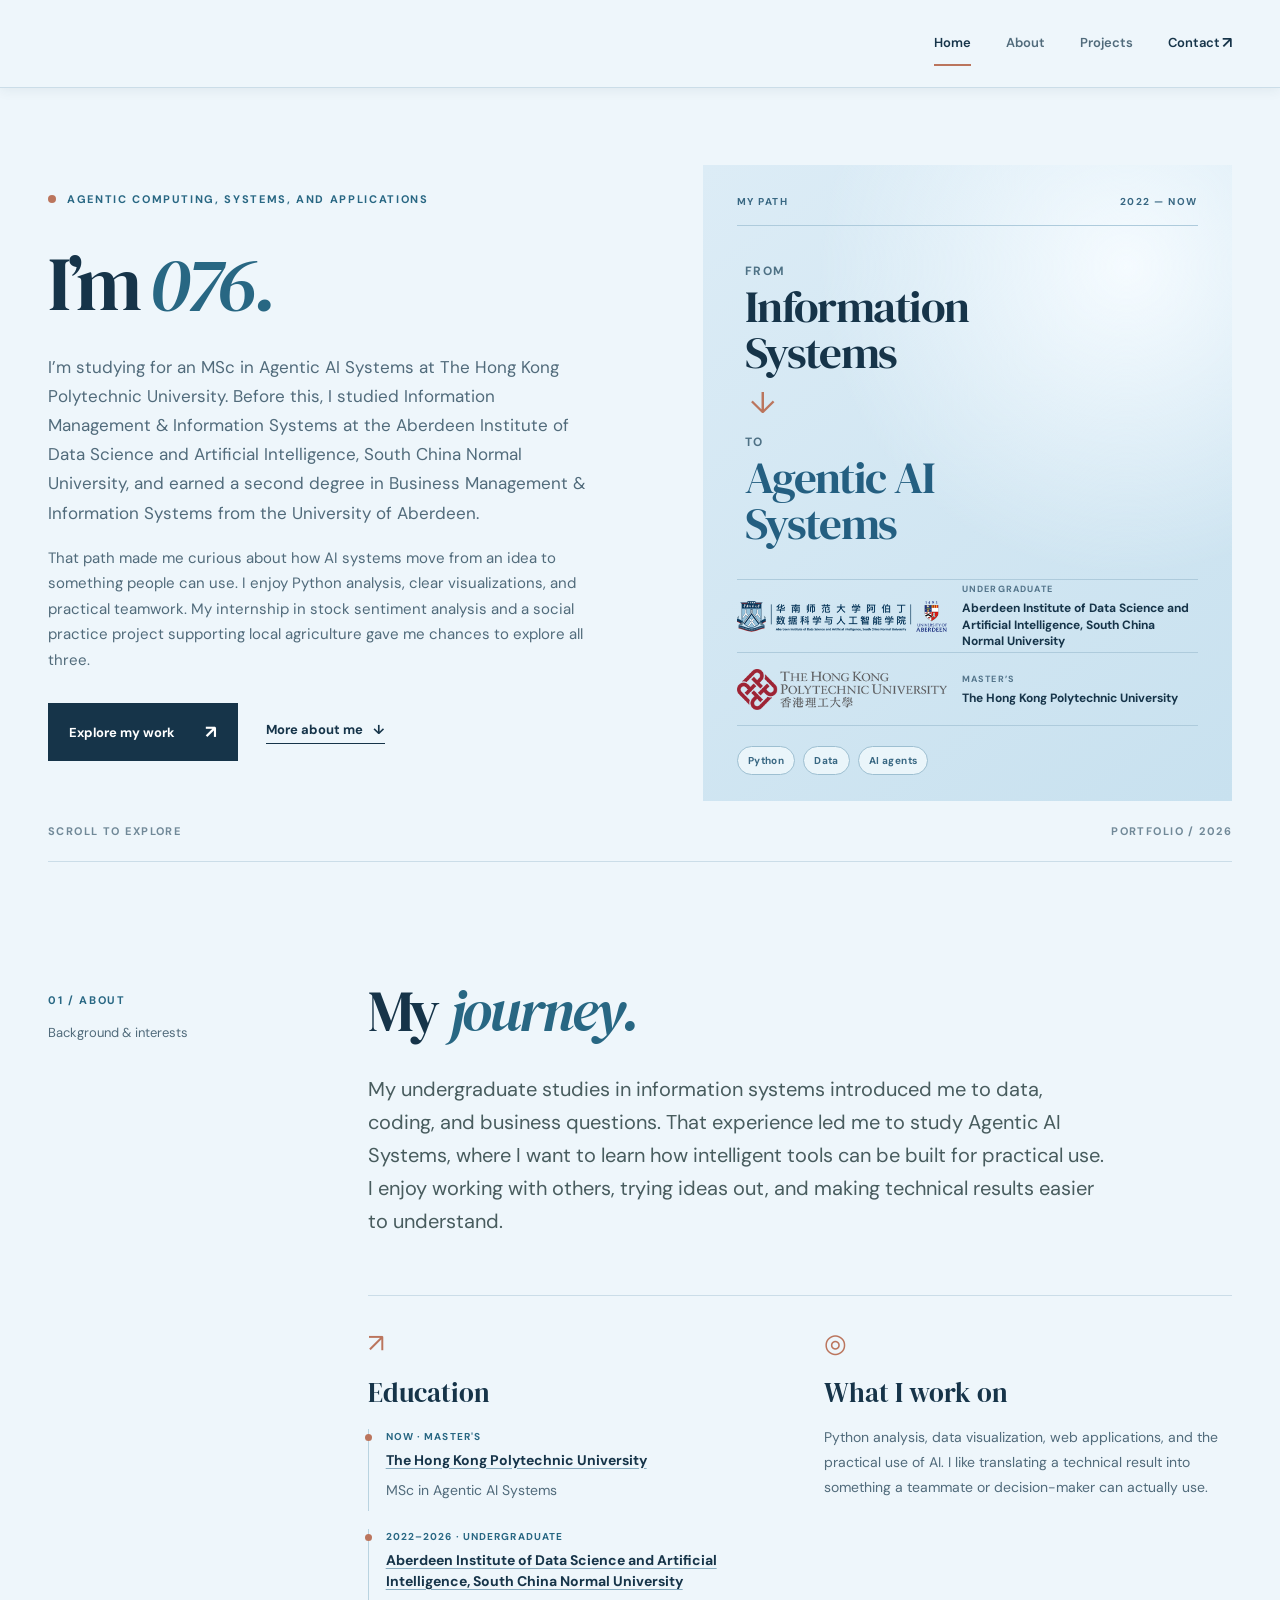
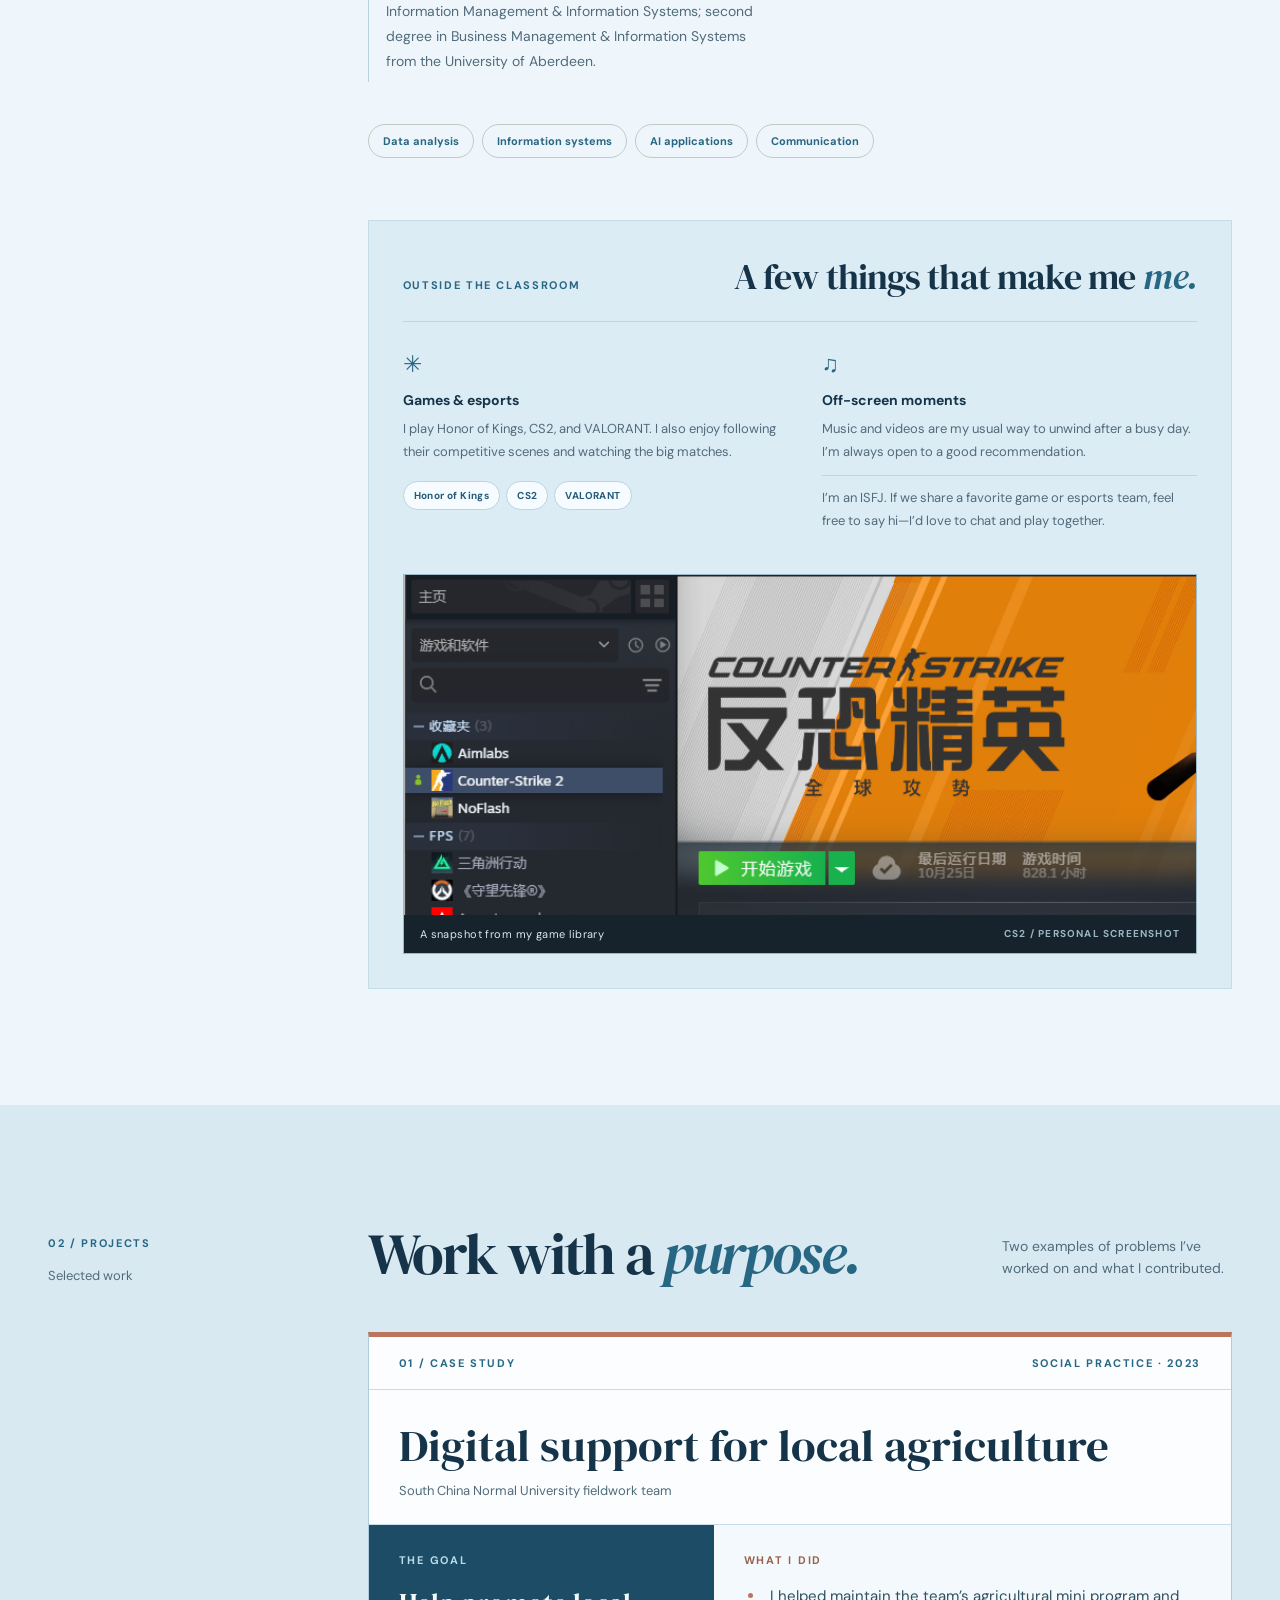
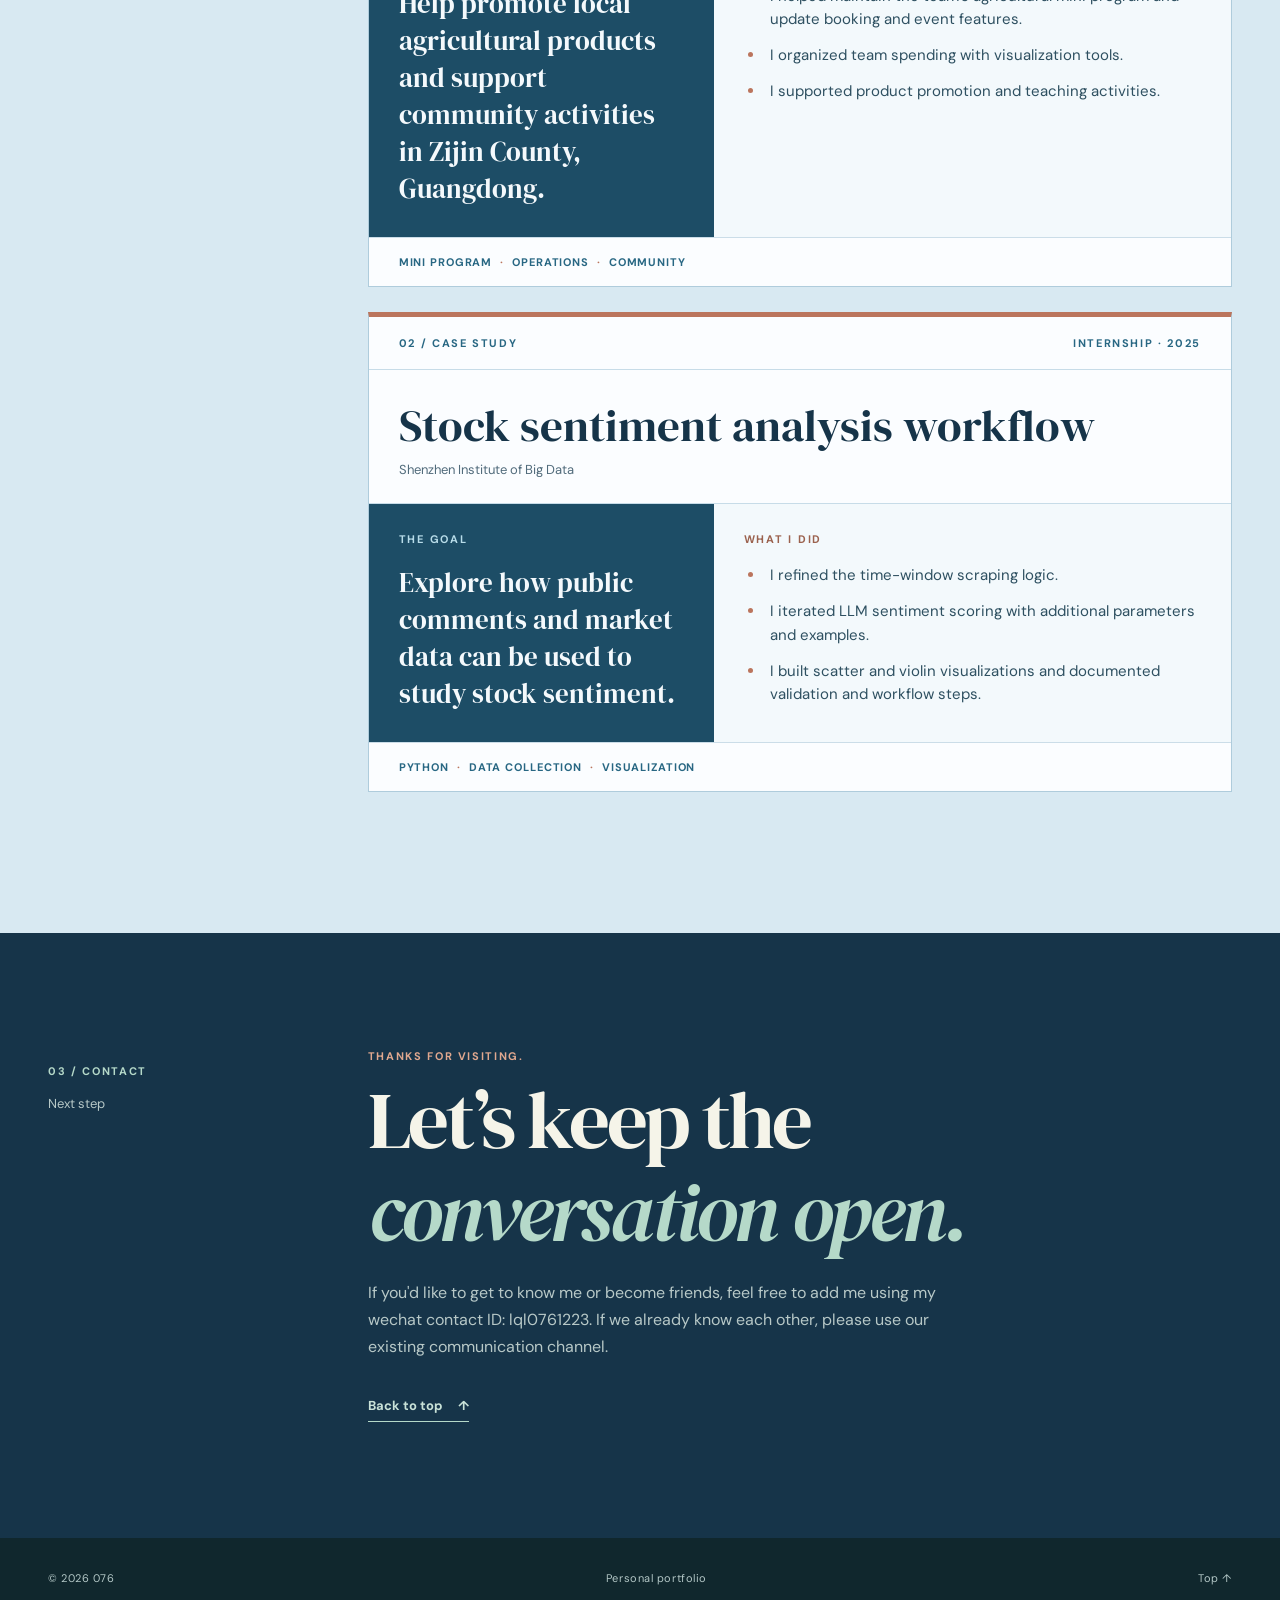
==== website/V1/index.html @ 7838ba79 "Replace scaffold with submitted website sources (V0/V1/V2) under website/" ====
<!doctype html>
<html lang="en">
<head>
  <meta charset="utf-8">
  <meta name="viewport" content="width=device-width, initial-scale=1">
  <meta name="description" content="Qilong Lin studies Agentic AI Systems at The Hong Kong Polytechnic University, with a background in information systems and data analysis.">
  <meta name="theme-color" content="#eef6fb">
  <title>076 — Personal Website</title>
  <link rel="stylesheet" href="styles.css">
</head>
<body>
  <a class="skip-link" href="#main">Skip to content</a>
  <header class="site-header">
    <div class="container header-inner">
      <nav aria-label="Main navigation">
        <a href="#home">Home</a><a href="#about">About</a><a href="#projects">Projects</a><a href="#contact">Contact <span aria-hidden="true">↗</span></a>
      </nav>
    </div>
  </header>

  <main id="main">
    <section class="hero section" id="home" aria-labelledby="home-title">
      <div class="container hero-grid">
        <div class="hero-copy">
          <p class="eyebrow"><span class="status-dot" aria-hidden="true"></span> AGENTIC COMPUTING, SYSTEMS, AND APPLICATIONS</p>
          <h1 id="home-title">I’m <em>076.</em></h1>
          <p class="hero-intro" data-edit="intro">I’m studying for an MSc in Agentic AI Systems at The Hong Kong Polytechnic University. Before this, I studied Information Management &amp; Information Systems at the Aberdeen Institute of Data Science and Artificial Intelligence, South China Normal University, and earned a second degree in Business Management &amp; Information Systems from the University of Aberdeen.</p>
          <p class="hero-intro hero-intro-secondary" data-edit="introSecond">That path made me curious about how AI systems move from an idea to something people can use. I enjoy Python analysis, clear visualizations, and practical teamwork. My internship in stock sentiment analysis and a social practice project supporting local agriculture gave me chances to explore all three.</p>
          <div class="hero-actions"><a class="button button-primary" href="#projects">Explore my work <span aria-hidden="true">↗</span></a><a class="text-link" href="#about">More about me <span aria-hidden="true">↓</span></a></div>
        </div>
        <aside class="hero-art" aria-label="My academic path and AI interests">
          <div class="path-top"><span>MY PATH</span><span>2022 — NOW</span></div>
          <div class="path-focus">
            <p>From</p><strong>Information<br>Systems</strong>
            <span class="path-arrow" aria-hidden="true">↓</span>
            <p>To</p><strong class="focus-ai">Agentic AI<br>Systems</strong>
          </div>
          <div class="path-schools">
            <a href="https://abdn.scnu.edu.cn/english/about/" target="_blank" rel="noopener noreferrer"><img class="school-logo school-logo-scnu" src="assets/scnu-aberdeen-logo.png" alt="South China Normal University Aberdeen Institute logo" width="413" height="62"><span><small>UNDERGRADUATE</small><b>Aberdeen Institute of Data Science and Artificial Intelligence, South China Normal University</b></span></a>
            <a href="https://www.polyu.edu.hk/comp/study/taught-postgraduate-programme/mscas/" target="_blank" rel="noopener noreferrer"><img class="school-logo school-logo-polyu" src="assets/polyu-logo.png" alt="The Hong Kong Polytechnic University logo" width="334" height="64"><span><small>MASTER’S</small><b>The Hong Kong Polytechnic University</b></span></a>
          </div>
          <div class="path-bottom"><span>Python</span><span>Data</span><span>AI agents</span></div>
        </aside>
      </div>
      <div class="container hero-bottom"><span>Scroll to explore</span><span>Portfolio / 2026</span></div>
    </section>

    <section class="section about" id="about" aria-labelledby="about-title">
      <div class="container section-layout">
        <div class="section-aside"><span class="section-number">01 / ABOUT</span><p>Background &amp; interests</p></div>
        <div class="section-body">
          <h2 id="about-title">My <em>journey.</em></h2>
          <p class="lead" data-edit="about">My undergraduate studies in information systems introduced me to data, coding, and business questions. That experience led me to study Agentic AI Systems, where I want to learn how intelligent tools can be built for practical use. I enjoy working with others, trying ideas out, and making technical results easier to understand.</p>
          <div class="about-details">
            <div class="detail-block education-block"><span class="detail-icon" aria-hidden="true">↗</span><h3>Education</h3>
              <div class="education-entry"><span>NOW · MASTER'S</span><a href="https://www.polyu.edu.hk/comp/study/taught-postgraduate-programme/mscas/" target="_blank" rel="noopener noreferrer" data-edit="mastersSchool">The Hong Kong Polytechnic University</a><p data-edit="masters">MSc in Agentic AI Systems</p></div>
              <div class="education-entry"><span>2022–2026 · UNDERGRADUATE</span><a href="https://abdn.scnu.edu.cn/english/about/" target="_blank" rel="noopener noreferrer" data-edit="undergradSchool">Aberdeen Institute of Data Science and Artificial Intelligence, South China Normal University</a><p data-edit="undergrad">Information Management &amp; Information Systems; second degree in Business Management &amp; Information Systems from the University of Aberdeen.</p></div>
            </div>
            <div class="detail-block"><span class="detail-icon" aria-hidden="true">◎</span><h3>What I work on</h3><p data-edit="workInterests">Python analysis, data visualization, web applications, and the practical use of AI. I like translating a technical result into something a teammate or decision-maker can actually use.</p></div>
          </div>
          <div class="skill-row" aria-label="Areas of interest"><span>Data analysis</span><span>Information systems</span><span>AI applications</span><span>Communication</span></div>
          <div class="personal-panel">
            <div class="personal-heading"><span class="section-number">OUTSIDE THE CLASSROOM</span><h3>A few things that make me <em>me.</em></h3></div>
            <div class="personal-grid">
              <div class="personal-item"><span class="personal-icon" aria-hidden="true">✳</span><h4>Games &amp; esports</h4><p data-edit="games">I play Honor of Kings, CS2, and VALORANT. I also enjoy following their competitive scenes and watching the big matches.</p><div class="hobby-tags"><span>Honor of Kings</span><span>CS2</span><span>VALORANT</span></div></div>
              <div class="personal-item"><span class="personal-icon" aria-hidden="true">♫</span><h4>Off-screen moments</h4><p data-edit="downtime">Music and videos are my usual way to unwind after a busy day. I’m always open to a good recommendation.</p><p class="personality" data-edit="personality">I’m an ISFJ. If we share a favorite game or esports team, feel free to say hi—I’d love to chat and play together.</p></div>
            </div>
            <figure class="personal-photo"><img src="assets/steam-library.png" alt="Personal Steam library screenshot with Counter-Strike 2 selected" loading="lazy" width="750" height="780"><figcaption>A snapshot from my game library <span>CS2 / PERSONAL SCREENSHOT</span></figcaption></figure>
          </div>
        </div>
      </div>
    </section>

    <section class="section projects" id="projects" aria-labelledby="projects-title">
      <div class="container section-layout">
        <div class="section-aside"><span class="section-number">02 / PROJECTS</span><p>Selected work</p></div>
        <div class="section-body">
          <div class="section-heading"><h2 id="projects-title">Work with a <em>purpose.</em></h2><p>Two examples of problems I’ve worked on and what I contributed.</p></div>
          <article class="project-card project-case">
            <div class="project-top"><span class="project-no">01 / CASE STUDY</span><span class="project-type" data-edit="practiceType">Social practice · 2023</span></div>
            <div class="project-case-header"><h3 data-edit="practiceTitle">Digital support for local agriculture</h3><p class="project-org" data-edit="practiceOrg">South China Normal University fieldwork team</p></div>
            <div class="project-case-grid">
              <div class="case-goal"><span class="case-label">The goal</span><p><span data-edit="practicePurpose">Help promote local agricultural products and support community activities in Zijin County, Guangdong.</span></p></div>
              <div class="case-role"><span class="case-label">What I did</span><ul><li><span data-edit="practiceAction1">I helped maintain the team’s agricultural mini program and update booking and event features.</span></li><li><span data-edit="practiceAction2">I organized team spending with visualization tools.</span></li><li><span data-edit="practiceAction3">I supported product promotion and teaching activities.</span></li></ul></div>
            </div>
            <div class="project-footer"><span>Mini program</span><span>Operations</span><span>Community</span></div>
          </article>
          <article class="project-card project-case">
            <div class="project-top"><span class="project-no">02 / CASE STUDY</span><span class="project-type" data-edit="internshipType">Internship · 2025</span></div>
            <div class="project-case-header"><h3 data-edit="internshipTitle">Stock sentiment analysis workflow</h3><p class="project-org" data-edit="internshipOrg">Shenzhen Institute of Big Data</p></div>
            <div class="project-case-grid">
              <div class="case-goal"><span class="case-label">The goal</span><p><span data-edit="internshipPurpose">Explore how public comments and market data can be used to study stock sentiment.</span></p></div>
              <div class="case-role"><span class="case-label">What I did</span><ul><li><span data-edit="internshipAction1">I refined the time-window scraping logic.</span></li><li><span data-edit="internshipAction2">I iterated LLM sentiment scoring with additional parameters and examples.</span></li><li><span data-edit="internshipAction3">I built scatter and violin visualizations and documented validation and workflow steps.</span></li></ul></div>
            </div>
            <div class="project-footer"><span>Python</span><span>Data collection</span><span>Visualization</span></div>
          </article>
        </div>
      </div>
    </section>

    <section class="section contact" id="contact" aria-labelledby="contact-title">
      <div class="container section-layout">
        <div class="section-aside"><span class="section-number">03 / CONTACT</span><p>Next step</p></div>
        <div class="section-body contact-body"><p class="contact-kicker">Thanks for visiting.</p><h2 id="contact-title">Let’s keep the<br><em>conversation open.</em></h2><p data-edit="contact">If you'd like to get to know me or become friends, feel free to add me using my wechat contact ID: lql0761223. If we already know each other, please use our existing communication channel.</p><a class="back-top" href="#home">Back to top <span aria-hidden="true">↑</span></a></div>
      </div>
    </section>
  </main>
  <footer class="site-footer"><div class="container footer-inner"><span>© 2026 <span data-edit="name">076</span></span><span>Personal portfolio</span><a href="#home">Top ↑</a></div></footer>
  <script src="content.js"></script>
  <script src="render.js"></script>
  <script src="nav.js"></script>
</body>
</html>
---- website/V1/styles.css ----
@import url('https://fonts.googleapis.com/css2?family=DM+Sans:wght@400;500;600;700&family=DM+Serif+Display:ital@0;1&display=swap');
:root{--paper:#eef6fb;--ink:#163449;--muted:#516b7b;--line:#cbdde8;--teal:#286783;--mint:#d7e9f3;--orange:#bb755d;--white:#fff;scroll-behavior:smooth}
*{box-sizing:border-box}body{margin:0;background:var(--paper);color:var(--ink);font-family:'DM Sans',Arial,sans-serif;-webkit-font-smoothing:antialiased}a{color:inherit}button,a{-webkit-tap-highlight-color:transparent}a:focus-visible{outline:3px solid var(--orange);outline-offset:4px}h1,h2,h3,p{margin-top:0}h1,h2,h3{font-weight:400}h1,h2,h3,.mark{font-family:'DM Serif Display',Georgia,serif}em{font-weight:400}::selection{background:#b8d5c7;color:var(--ink)}.container{width:min(1280px,calc(100% - 96px));margin-inline:auto}.skip-link{position:absolute;left:16px;top:-60px;background:var(--ink);color:white;padding:12px;z-index:9}.skip-link:focus{top:12px}
.site-header{height:88px;border-bottom:1px solid var(--line);background:var(--paper);position:relative;z-index:2}.header-inner,.wordmark,.site-header nav,.hero-actions,.hero-bottom,.section-layout,.project-top,.project-main,.project-footer,.footer-inner{display:flex}.header-inner{height:100%;align-items:center;justify-content:space-between}.wordmark{align-items:center;gap:13px;text-decoration:none;font-size:14px;font-weight:700;letter-spacing:.01em}.mark{font-size:25px;letter-spacing:-.1em}.mark-dot{color:var(--orange)}.site-header nav{gap:35px;align-items:center}.site-header nav a{text-decoration:none;font-size:13px;color:var(--muted);font-weight:600;transition:color .2s}.site-header nav a:hover{color:var(--teal)}.site-header nav a:last-child{color:var(--ink)}.site-header nav span{font-size:16px;margin-left:2px}
.hero{padding-top:77px}.hero-grid{display:grid;grid-template-columns:1.06fr .94fr;gap:58px;align-items:stretch;min-height:570px}.hero-copy{padding-top:27px;padding-bottom:40px}.eyebrow,.section-number,.project-type,.project-no,.project-footer,.art-caption,.art-bottom,.hero-bottom,.contact-kicker{font-size:11px;font-weight:700;letter-spacing:.15em;text-transform:uppercase}.eyebrow{color:var(--teal);display:flex;align-items:center;gap:11px;margin-bottom:39px}.status-dot{height:8px;width:8px;display:inline-block;background:var(--orange);border-radius:50%}h1{font-size:clamp(58px,5.9vw,94px);line-height:1.04;letter-spacing:-.055em;margin:0 0 29px}h1 em,h2 em{color:var(--teal)}.punctuation{color:var(--orange)}.hero-intro{max-width:540px;font-size:17px;line-height:1.72;color:var(--muted);margin-bottom:31px}.hero-actions{gap:28px;align-items:center}.button{display:inline-flex;align-items:center;justify-content:space-between;gap:30px;text-decoration:none;padding:17px 21px;font-size:13px;font-weight:700;transition:transform .2s,background .2s}.button:hover{transform:translateY(-3px)}.button-primary{background:var(--ink);color:white}.button-primary:hover{background:var(--teal)}.button span{font-size:18px}.text-link{font-size:13px;font-weight:700;text-decoration:none;border-bottom:1px solid var(--ink);padding-bottom:5px}.text-link span{margin-left:7px}.hero-art{position:relative;background:#d8eaf4;min-height:540px;overflow:hidden;isolation:isolate}.hero-art:before{content:'';position:absolute;inset:0;background:radial-gradient(circle at 70% 25%,#f4fbff,transparent 41%),linear-gradient(140deg,transparent,#bddaea);z-index:-1}.art-caption{position:absolute;top:26px;left:29px;right:29px;display:flex;justify-content:space-between;letter-spacing:.1em;color:#476a7e}.art-orbit{position:absolute;width:480px;height:480px;border:1px solid rgba(44,101,130,.22);border-radius:50%;top:9%;left:50%;transform:translateX(-50%)}.orbit-two{width:620px;height:620px;top:-6%}.art-card{position:absolute;background:#fffefa;border:1px solid #c1d6e2;box-shadow:0 18px 40px #30597920;padding:18px 20px;display:flex;flex-direction:column;gap:5px;width:190px;transform:rotate(-5deg)}.art-card strong{font:33px 'DM Serif Display',Georgia,serif;font-weight:400;line-height:1.1}.art-card small{font-size:11px;color:var(--muted)}.card-index{font-size:10px;letter-spacing:.13em;color:var(--orange);font-weight:700;margin-bottom:15px}.card-input{left:12%;top:22%}.card-process{right:9%;top:41%;transform:rotate(5deg);background:#245c78;color:#fff;border-color:#245c78}.card-process small{color:#d7eaf2}.card-output{left:21%;bottom:11%;transform:rotate(-3deg)}.art-bottom{position:absolute;left:30px;right:30px;bottom:22px;display:flex;align-items:center;gap:10px;color:#476a7e;letter-spacing:.08em}.art-line{height:1px;background:#84a9ba;flex:1}.hero-bottom{justify-content:space-between;border-bottom:1px solid var(--line);padding-top:23px;padding-bottom:23px;color:#718998;letter-spacing:.13em}
.about,.projects,.contact{padding:116px 0}.section-layout{gap:6%;align-items:flex-start}.section-aside{flex:0 0 21%;padding-top:10px}.section-aside p{font-size:13px;color:var(--muted);margin:15px 0}.section-number{color:var(--teal)}.section-body{flex:1;min-width:0}.section-body h2{font-size:clamp(40px,4.5vw,66px);letter-spacing:-.04em;line-height:1.13;margin-bottom:29px}.lead{font-size:20px;line-height:1.65;max-width:740px;color:#485c5e}.about-details{display:grid;grid-template-columns:1fr 1fr;gap:48px;margin-top:57px;border-top:1px solid var(--line);padding-top:30px}.detail-icon{font-size:26px;color:var(--orange)}.detail-block h3{font-size:27px;margin:14px 0}.detail-block p{font-size:14px;line-height:1.8;color:var(--muted)}.detail-block strong{color:var(--ink);font-weight:600}.skill-row{display:flex;gap:8px;flex-wrap:wrap;margin-top:24px}.skill-row span{border:1px solid #bdcdc4;border-radius:99px;padding:9px 14px;font-size:11px;color:var(--teal);font-weight:700}
.projects{background:#e2eef5}.section-heading{display:flex;justify-content:space-between;align-items:end;gap:24px;margin-bottom:46px}.section-heading h2{margin:0}.section-heading p{max-width:230px;font-size:14px;line-height:1.6;color:var(--muted);margin:0 0 7px}.project-card{background:#fbfdff;border:1px solid #c9dce7;padding:28px 32px 22px;margin-bottom:16px;transition:transform .2s,box-shadow .2s}.project-card:hover{transform:translateY(-3px);box-shadow:0 18px 35px #365b7920}.project-top{justify-content:space-between;color:var(--teal);border-bottom:1px solid var(--line);padding-bottom:20px}.project-main{gap:25px;justify-content:space-between;padding:27px 0 33px}.project-main>div:first-child{flex:0 0 47%}.project-main h3{font-size:clamp(28px,3vw,42px);letter-spacing:-.025em;line-height:1.15;margin-bottom:12px}.project-org{font-size:12px;color:var(--muted)}.project-summary{max-width:370px}.project-summary p{font-size:13px;line-height:1.7;color:var(--muted);margin-bottom:12px}.project-summary strong{color:var(--ink)}.project-footer{gap:8px;border-top:1px solid var(--line);padding-top:17px;letter-spacing:.08em;color:var(--teal);flex-wrap:wrap}.project-footer span+span:before{content:'·';margin-right:8px;color:var(--orange)}
.contact{background:var(--ink);color:#f5f4e9}.contact .section-aside p,.contact-body>p:not(.contact-kicker){color:#b7c8c7}.contact .section-number,.contact h2 em{color:#b5d9c9}.contact-body h2{font-size:clamp(54px,6.3vw,90px);margin-bottom:22px}.contact-body>p:not(.contact-kicker){font-size:16px;line-height:1.7;max-width:580px}.contact-kicker{color:#e0a88f}.back-top{display:inline-block;text-decoration:none;border-bottom:1px solid #b5d9c9;color:#c9e2d8;font-size:13px;font-weight:700;padding-bottom:7px;margin-top:21px}.back-top span{padding-left:12px}.site-footer{background:#10272d;color:#b3c7c6}.footer-inner{justify-content:space-between;gap:12px;align-items:center;min-height:80px;font-size:11px;letter-spacing:.05em}.footer-inner a{text-decoration:none}
.hero-intro-secondary{font-size:15px;line-height:1.7;margin-top:-13px;margin-bottom:30px}.education-entry{position:relative;border-left:1px solid #b9d3e0;padding:1px 0 8px 17px;margin:18px 0}.education-entry:before{content:'';position:absolute;left:-4px;top:5px;width:7px;height:7px;background:var(--orange);border-radius:50%}.education-entry>span{display:block;color:var(--teal);font-size:10px;font-weight:700;letter-spacing:.11em;margin-bottom:7px}.education-entry a{display:block;font-size:14px;font-weight:700;line-height:1.5;text-decoration-color:#87acc0;text-underline-offset:3px}.education-entry p{margin:7px 0 0}.personal-panel{margin-top:62px;padding:31px 34px 34px;background:#dcecf5;border:1px solid #c5dce9}.personal-heading{display:flex;justify-content:space-between;align-items:baseline;gap:24px;border-bottom:1px solid #bfd5e2;padding-bottom:20px}.personal-heading h3{font-size:clamp(25px,3vw,36px);letter-spacing:-.025em;margin:0}.personal-heading em{color:var(--teal)}.personal-grid{display:grid;grid-template-columns:1fr 1fr;gap:44px;padding-top:27px}.personal-item h4{font-size:14px;margin:12px 0 9px}.personal-item p{font-size:13px;line-height:1.75;color:var(--muted);margin-bottom:11px}.personal-icon{font-size:23px;color:var(--teal)}.personal-item .personality{padding-top:11px;border-top:1px solid #bfd5e2}.hobby-tags{display:flex;flex-wrap:wrap;gap:6px;margin-top:17px}.hobby-tags span{font-size:10px;font-weight:700;letter-spacing:.04em;color:#245b78;background:#f5fbff;border:1px solid #b9d3e0;border-radius:50px;padding:7px 10px}.personal-photo{margin:31px 0 0;background:#17232c;border:1px solid #9db9c8}.personal-photo img{display:block;width:100%;height:340px;object-fit:cover;object-position:center 17%}.personal-photo figcaption{display:flex;justify-content:space-between;gap:20px;color:#d9e8ee;padding:12px 16px;font-size:11px;letter-spacing:.04em}.personal-photo figcaption span{color:#9bb7c5;font-size:10px;font-weight:700;letter-spacing:.12em}
@media(max-width:1050px){.container{width:min(100% - 56px,1280px)}.hero-grid{gap:30px}.hero-art{min-height:500px}.section-aside{flex-basis:17%}.section-layout{gap:5%}.project-main{flex-direction:column}.project-main>div:first-child{flex:auto}.project-summary{max-width:none}.about-details{gap:26px}.personal-heading{display:block}.personal-heading h3{margin-top:12px}}
@media(max-width:760px){.container{width:calc(100% - 36px)}.site-header{height:auto}.header-inner{padding:15px 0;align-items:flex-start;gap:15px}.wordmark-text{display:none}.site-header nav{flex-wrap:wrap;justify-content:flex-end;gap:11px 16px;max-width:310px}.site-header nav a{font-size:12px}.hero{padding-top:35px}.hero-grid{display:block}.hero-copy{padding-top:10px;padding-bottom:44px}.eyebrow{margin-bottom:31px;font-size:10px}h1{font-size:clamp(50px,11vw,76px)}.hero-intro{font-size:15px}.hero-art{min-height:420px}.art-orbit{top:-3%}.orbit-two{top:-23%}.card-input{left:8%;top:17%}.card-process{right:5%;top:39%}.card-output{left:14%;bottom:9%}.art-card{width:160px;padding:14px}.art-card strong{font-size:27px}.art-bottom{font-size:9px}.about,.projects,.contact{padding:76px 0}.section-layout{display:block}.section-aside{margin-bottom:28px}.section-aside p{display:none}.section-body h2{font-size:clamp(42px,9vw,58px)}.lead{font-size:17px}.about-details{grid-template-columns:1fr;gap:19px;margin-top:40px}.section-heading{display:block}.section-heading p{max-width:420px;margin-top:16px}.project-card{padding:20px}.project-main h3{font-size:35px}.contact-body h2{font-size:clamp(51px,10vw,72px)}.footer-inner{flex-wrap:wrap;padding:20px 0}}
@media(max-width:760px){.hero-intro-secondary{margin-top:-10px}.personal-panel{margin-top:43px;padding:24px 20px}.personal-grid{grid-template-columns:1fr;gap:25px}.personal-heading h3{font-size:30px}.personal-photo img{height:260px}.personal-photo figcaption{display:block}.personal-photo figcaption span{display:block;margin-top:5px}}
@media(max-width:390px){.header-inner{display:block}.site-header nav{justify-content:flex-start;margin-top:13px}.hero-actions{gap:18px}.button{gap:12px;padding:15px 12px}.art-card{width:145px}.card-process{right:2%}}
@media(prefers-reduced-motion:reduce){:root{scroll-behavior:auto}.button,.project-card{transition:none}}
.hero-art{min-height:560px;display:flex;flex-direction:column;padding:30px 34px 26px;background:#dcecf6}
.hero-art:before{background:radial-gradient(circle at 80% 16%,#f5fbff,transparent 45%),linear-gradient(145deg,#dcecf6,#c8e1ef)}
.path-top,.path-bottom{display:flex;justify-content:space-between;gap:15px;color:#386782;font-size:10px;font-weight:700;letter-spacing:.15em}
.path-top{border-bottom:1px solid #aecbdc;padding-bottom:17px}
.path-focus{position:relative;margin:auto 0;padding:32px 8px 27px}
.path-focus p{font-size:12px;font-weight:700;color:#4e7185;text-transform:uppercase;letter-spacing:.13em;margin:0 0 5px}
.path-focus strong{display:block;font:clamp(37px,3.5vw,56px)/1.03 'DM Serif Display',Georgia,serif;font-weight:400;letter-spacing:-.035em;color:var(--ink)}
.path-focus .focus-ai{color:#245f81}
.path-arrow{display:block;font-size:30px;color:var(--orange);line-height:1;margin:12px 0 16px 5px}
.path-schools{border-top:1px solid #aecbdc}
.path-schools a{display:flex;align-items:center;gap:15px;min-height:73px;text-decoration:none;border-bottom:1px solid #aecbdc}
.path-schools a:hover b{text-decoration:underline;text-underline-offset:3px}
.school-logo{display:block;flex:0 0 210px;width:210px;height:auto;max-height:45px;object-fit:contain;object-position:left center}
.school-logo-polyu{max-height:43px}
.path-schools a>span{min-width:0}
.path-schools small{display:block;font-size:9px;letter-spacing:.13em;color:#53748a;font-weight:700;margin-bottom:5px}
.path-schools b{display:block;font-size:12px;line-height:1.4;color:var(--ink)}
.path-bottom{justify-content:flex-start;gap:8px;padding-top:20px}
.path-bottom span{border:1px solid #9dbfd1;border-radius:99px;padding:7px 10px;letter-spacing:.04em;background:#eaf5fa}
@media(max-width:1050px){.hero-art{padding:25px}.path-focus strong{font-size:clamp(36px,4vw,47px)}}
@media(max-width:760px){.hero-art{min-height:570px}.path-focus strong{font-size:clamp(42px,9vw,55px)}}
@media(max-width:1050px){.path-schools a{min-height:90px}.school-logo{flex-basis:165px;width:165px}.path-schools b{font-size:11px}}
@media(max-width:760px){.hero-art{min-height:670px}.path-schools a{display:block;min-height:0;padding:15px 0}.school-logo{width:min(240px,100%);max-height:none;margin-bottom:9px}.path-schools b{font-size:12px}}
.header-inner{justify-content:flex-end}

/* V1: the three few-shot patterns become case-study panels and wayfinding. */
.site-header{position:sticky;top:0;z-index:10;box-shadow:0 2px 12px #16344912}
.site-header nav a{display:inline-flex;align-items:center;min-height:44px;border-bottom:2px solid transparent}
.site-header nav a[aria-current="location"]{color:var(--ink);border-bottom-color:var(--orange)}
main section[id]{scroll-margin-top:105px}
.projects{background:#d8e9f2}
.project-case{border:1px solid #afccdc;border-top:5px solid #bb755d;padding:0;margin-bottom:25px;overflow:hidden}
.project-case .project-top{padding:19px 30px;border-bottom:1px solid #c7dce8}
.project-case-header{padding:31px 30px 25px}
.project-case-header h3{font-size:clamp(31px,3.5vw,48px);line-height:1.12;max-width:750px;margin:0 0 10px}
.project-case-header .project-org{font-size:13px;margin:0}
.project-case-grid{display:grid;grid-template-columns:minmax(220px,0.9fr) minmax(0,1.35fr);gap:0;border-top:1px solid #c7dce8}
.case-goal,.case-role{padding:28px 30px 30px}
.case-goal{background:#1d4d66;color:#f4f9fc}
.case-role{background:#f3f9fc}
.case-label{display:block;font-size:11px;font-weight:700;letter-spacing:.16em;text-transform:uppercase;margin-bottom:18px}
.case-goal .case-label{color:#b8dce9}.case-role .case-label{color:#9b624e}
.case-goal p{font:clamp(21px,2.1vw,28px)/1.38 'DM Serif Display',Georgia,serif;margin:0}
.case-role ul{margin:0;padding-left:21px;display:grid;gap:13px}
.case-role li{font-size:15px;line-height:1.55;color:#2e5061;padding-left:5px}
.case-role li::marker{color:#bb755d}
.project-case .project-footer{padding:17px 30px;background:#fbfdff}
@media(max-width:760px){.site-header nav{max-width:none}.site-header nav a{min-height:44px;padding-inline:4px}main section[id]{scroll-margin-top:125px}.project-case-grid{grid-template-columns:1fr}.project-case .project-top,.project-case-header,.case-goal,.case-role,.project-case .project-footer{padding-left:22px;padding-right:22px}.case-goal p{font-size:23px}}
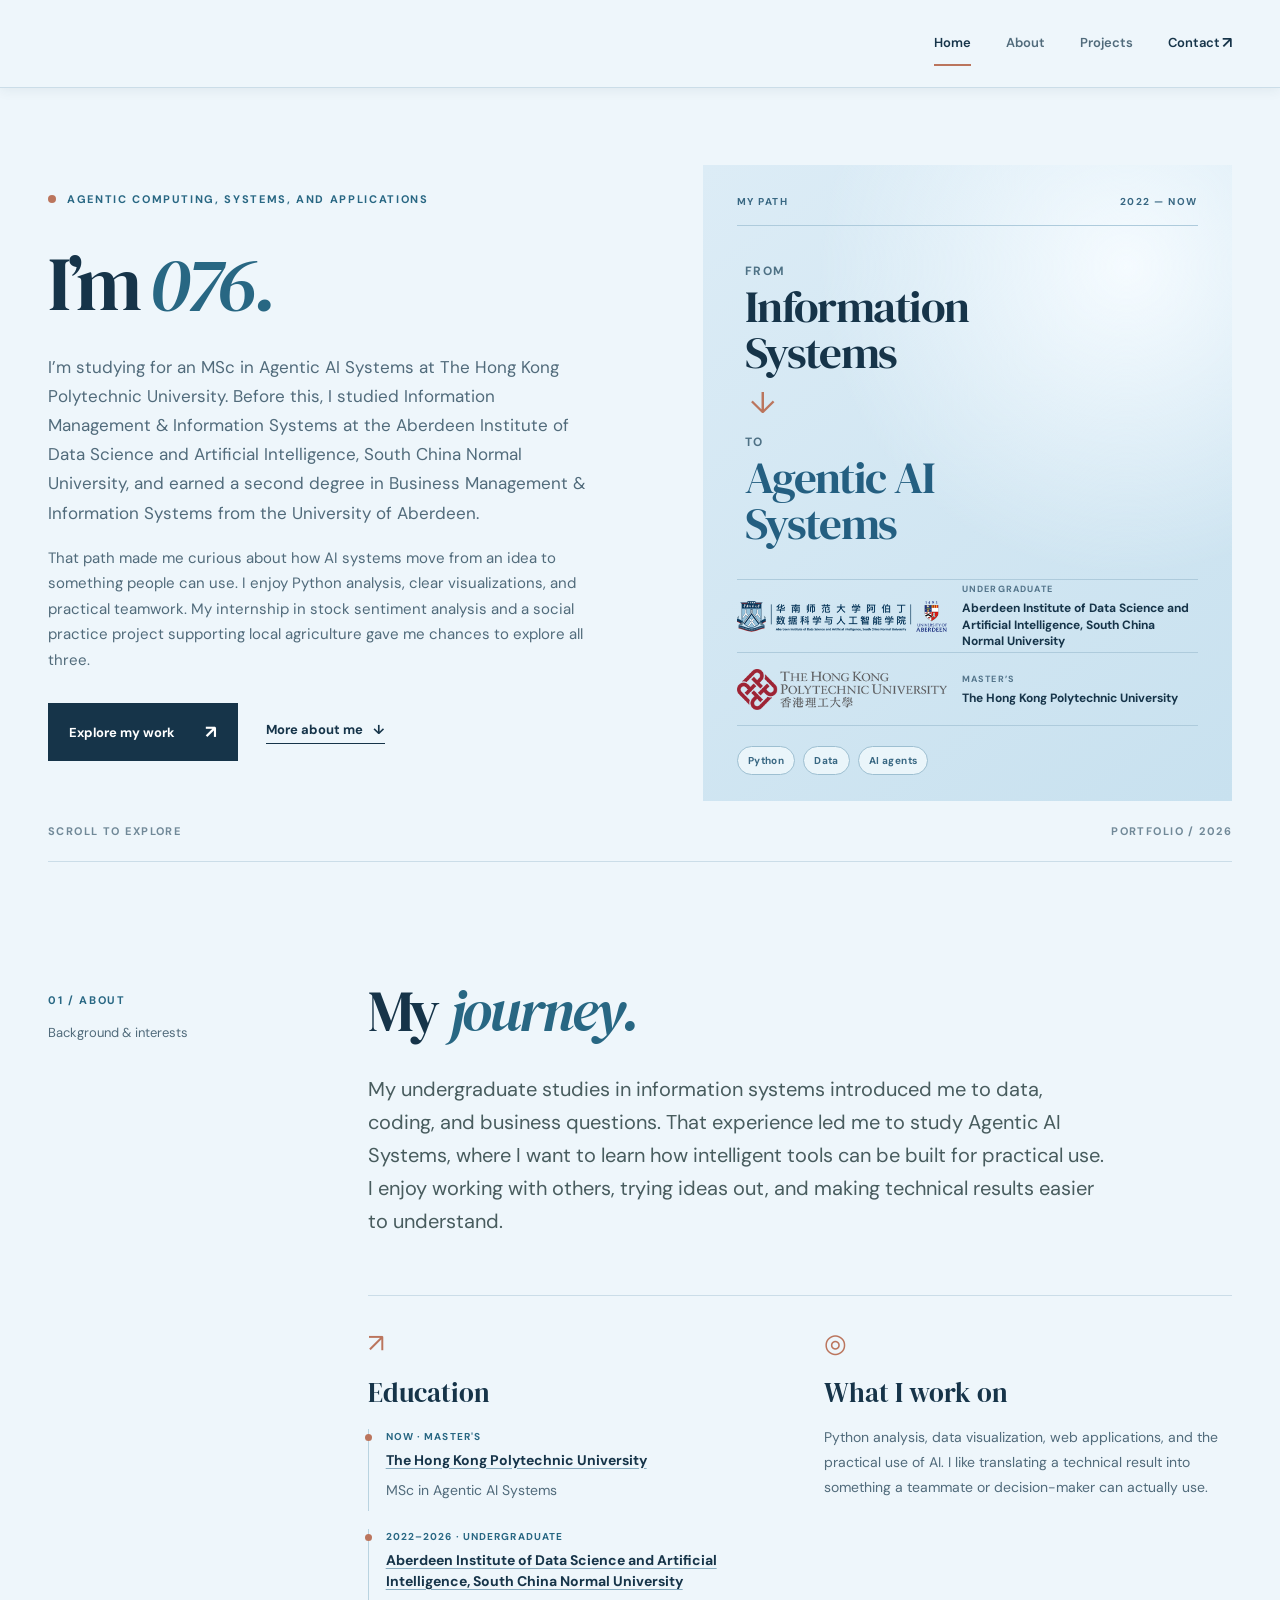
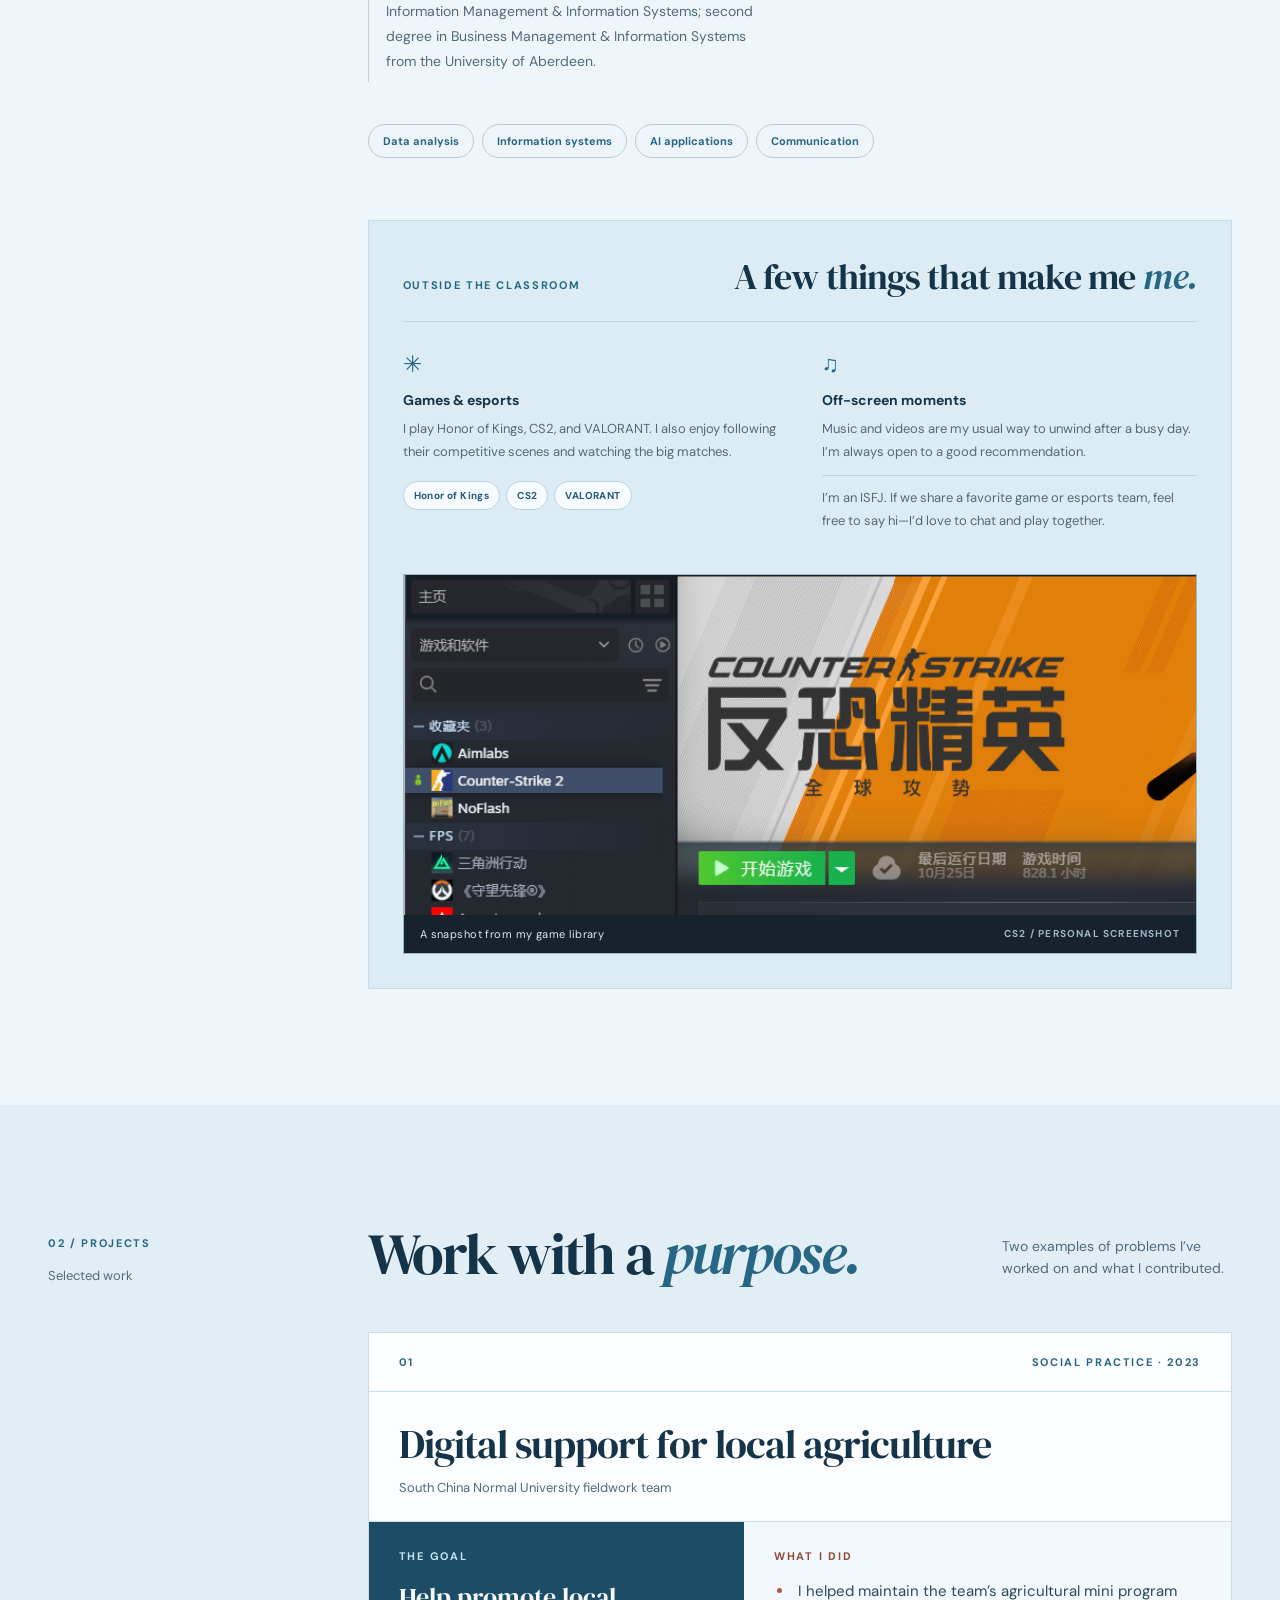
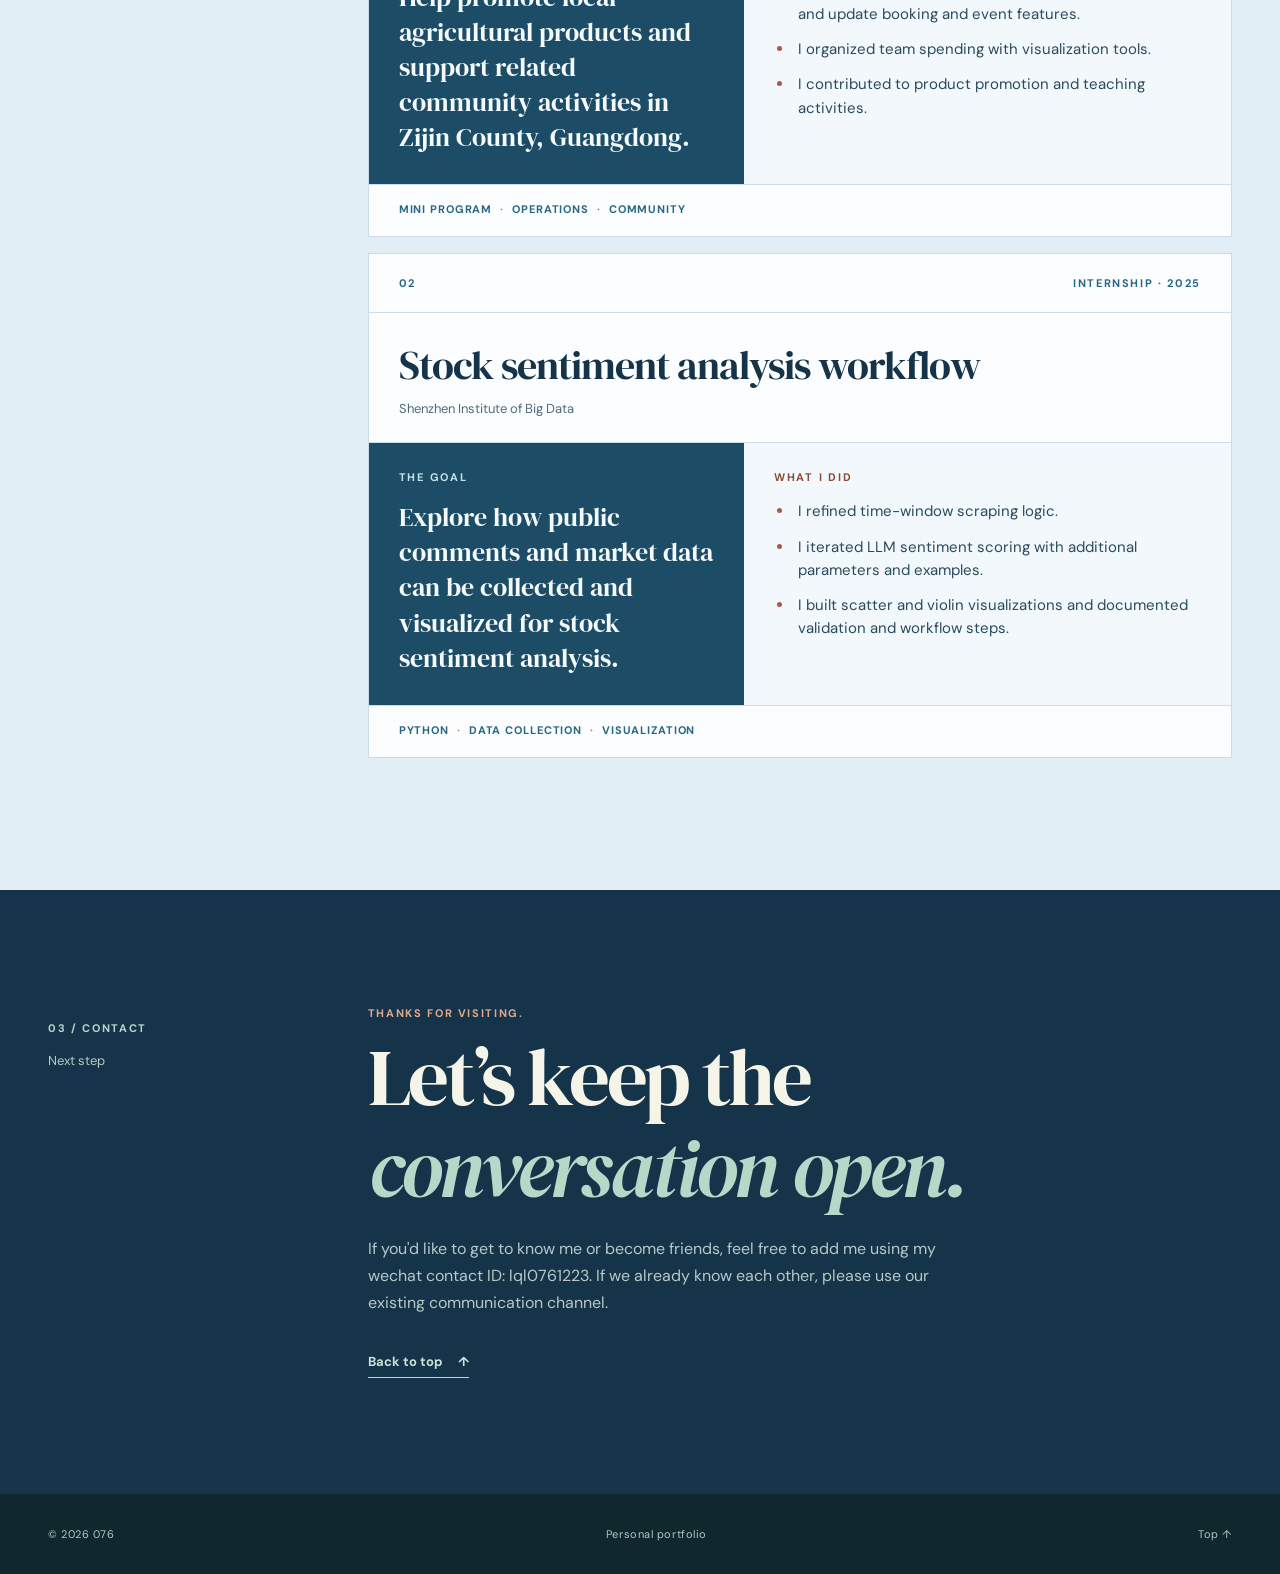
==== commit ad3a132a: "Update V1 to 31 Oct rebuild (copy, case-study markup, nav scroll-spy)" ====
--- a/website/V1/index.html
+++ b/website/V1/index.html
@@ -76,21 +76,29 @@
         <div class="section-aside"><span class="section-number">02 / PROJECTS</span><p>Selected work</p></div>
         <div class="section-body">
           <div class="section-heading"><h2 id="projects-title">Work with a <em>purpose.</em></h2><p>Two examples of problems I’ve worked on and what I contributed.</p></div>
-          <article class="project-card project-case">
-            <div class="project-top"><span class="project-no">01 / CASE STUDY</span><span class="project-type" data-edit="practiceType">Social practice · 2023</span></div>
+          <article class="project-card">
+            <div class="project-top"><span class="project-no">01</span><span class="project-type" data-edit="practiceType">Social practice · 2023</span></div>
             <div class="project-case-header"><h3 data-edit="practiceTitle">Digital support for local agriculture</h3><p class="project-org" data-edit="practiceOrg">South China Normal University fieldwork team</p></div>
-            <div class="project-case-grid">
-              <div class="case-goal"><span class="case-label">The goal</span><p><span data-edit="practicePurpose">Help promote local agricultural products and support community activities in Zijin County, Guangdong.</span></p></div>
-              <div class="case-role"><span class="case-label">What I did</span><ul><li><span data-edit="practiceAction1">I helped maintain the team’s agricultural mini program and update booking and event features.</span></li><li><span data-edit="practiceAction2">I organized team spending with visualization tools.</span></li><li><span data-edit="practiceAction3">I supported product promotion and teaching activities.</span></li></ul></div>
+            <div class="case-panels">
+              <div class="case-goal"><h4>The goal</h4><p data-edit="practicePurpose">Help promote local agricultural products and support related community activities in Zijin County, Guangdong.</p></div>
+              <div class="case-role"><h4>What I did</h4><ul>
+                <li data-edit="practiceAction1">I helped maintain the team’s agricultural mini program and update booking and event features.</li>
+                <li data-edit="practiceAction2">I organized team spending with visualization tools.</li>
+                <li data-edit="practiceAction3">I contributed to product promotion and teaching activities.</li>
+              </ul></div>
             </div>
             <div class="project-footer"><span>Mini program</span><span>Operations</span><span>Community</span></div>
           </article>
-          <article class="project-card project-case">
-            <div class="project-top"><span class="project-no">02 / CASE STUDY</span><span class="project-type" data-edit="internshipType">Internship · 2025</span></div>
+          <article class="project-card">
+            <div class="project-top"><span class="project-no">02</span><span class="project-type" data-edit="internshipType">Internship · 2025</span></div>
             <div class="project-case-header"><h3 data-edit="internshipTitle">Stock sentiment analysis workflow</h3><p class="project-org" data-edit="internshipOrg">Shenzhen Institute of Big Data</p></div>
-            <div class="project-case-grid">
-              <div class="case-goal"><span class="case-label">The goal</span><p><span data-edit="internshipPurpose">Explore how public comments and market data can be used to study stock sentiment.</span></p></div>
-              <div class="case-role"><span class="case-label">What I did</span><ul><li><span data-edit="internshipAction1">I refined the time-window scraping logic.</span></li><li><span data-edit="internshipAction2">I iterated LLM sentiment scoring with additional parameters and examples.</span></li><li><span data-edit="internshipAction3">I built scatter and violin visualizations and documented validation and workflow steps.</span></li></ul></div>
+            <div class="case-panels">
+              <div class="case-goal"><h4>The goal</h4><p data-edit="internshipPurpose">Explore how public comments and market data can be collected and visualized for stock sentiment analysis.</p></div>
+              <div class="case-role"><h4>What I did</h4><ul>
+                <li data-edit="internshipAction1">I refined time-window scraping logic.</li>
+                <li data-edit="internshipAction2">I iterated LLM sentiment scoring with additional parameters and examples.</li>
+                <li data-edit="internshipAction3">I built scatter and violin visualizations and documented validation and workflow steps.</li>
+              </ul></div>
             </div>
             <div class="project-footer"><span>Python</span><span>Data collection</span><span>Visualization</span></div>
           </article>
--- a/website/V1/styles.css
+++ b/website/V1/styles.css
@@ -37,26 +37,32 @@
 @media(max-width:760px){.hero-art{min-height:670px}.path-schools a{display:block;min-height:0;padding:15px 0}.school-logo{width:min(240px,100%);max-height:none;margin-bottom:9px}.path-schools b{font-size:12px}}
 .header-inner{justify-content:flex-end}
 
-/* V1: the three few-shot patterns become case-study panels and wayfinding. */
+/* V1: the three demonstrated before/after patterns are applied to real V0 content. */
 .site-header{position:sticky;top:0;z-index:10;box-shadow:0 2px 12px #16344912}
+.skip-link{z-index:20}
 .site-header nav a{display:inline-flex;align-items:center;min-height:44px;border-bottom:2px solid transparent}
 .site-header nav a[aria-current="location"]{color:var(--ink);border-bottom-color:var(--orange)}
-main section[id]{scroll-margin-top:105px}
-.projects{background:#d8e9f2}
-.project-case{border:1px solid #afccdc;border-top:5px solid #bb755d;padding:0;margin-bottom:25px;overflow:hidden}
-.project-case .project-top{padding:19px 30px;border-bottom:1px solid #c7dce8}
-.project-case-header{padding:31px 30px 25px}
-.project-case-header h3{font-size:clamp(31px,3.5vw,48px);line-height:1.12;max-width:750px;margin:0 0 10px}
-.project-case-header .project-org{font-size:13px;margin:0}
-.project-case-grid{display:grid;grid-template-columns:minmax(220px,0.9fr) minmax(0,1.35fr);gap:0;border-top:1px solid #c7dce8}
-.case-goal,.case-role{padding:28px 30px 30px}
+main section[id],#main{scroll-margin-top:var(--anchor-offset,120px)}
+.project-card{padding:0;overflow:hidden}
+.project-card .project-top{padding:22px 30px}
+.project-case-header{padding:29px 30px 25px}
+.project-case-header h3{font-size:clamp(30px,3.1vw,44px);letter-spacing:-.025em;line-height:1.16;margin:0 0 12px}
+.project-case-header .project-org{margin:0;font-size:13px}
+.case-panels{display:grid;grid-template-columns:minmax(0,0.87fr) minmax(0,1.13fr);border-top:1px solid var(--line);border-bottom:1px solid var(--line)}
+.case-goal,.case-role{padding:27px 30px 29px;min-width:0}
 .case-goal{background:#1d4d66;color:#f4f9fc}
-.case-role{background:#f3f9fc}
-.case-label{display:block;font-size:11px;font-weight:700;letter-spacing:.16em;text-transform:uppercase;margin-bottom:18px}
-.case-goal .case-label{color:#b8dce9}.case-role .case-label{color:#9b624e}
-.case-goal p{font:clamp(21px,2.1vw,28px)/1.38 'DM Serif Display',Georgia,serif;margin:0}
-.case-role ul{margin:0;padding-left:21px;display:grid;gap:13px}
-.case-role li{font-size:15px;line-height:1.55;color:#2e5061;padding-left:5px}
-.case-role li::marker{color:#bb755d}
-.project-case .project-footer{padding:17px 30px;background:#fbfdff}
-@media(max-width:760px){.site-header nav{max-width:none}.site-header nav a{min-height:44px;padding-inline:4px}main section[id]{scroll-margin-top:125px}.project-case-grid{grid-template-columns:1fr}.project-case .project-top,.project-case-header,.case-goal,.case-role,.project-case .project-footer{padding-left:22px;padding-right:22px}.case-goal p{font-size:23px}}
+.case-role{background:#f2f8fc}
+.case-panels h4{margin:0 0 16px;font:700 11px/1.3 'DM Sans',Arial,sans-serif;letter-spacing:.16em;text-transform:uppercase}
+.case-goal h4{color:#c5e3ee}.case-role h4{color:#8c4b36}
+.case-goal p{margin:0;font:clamp(20px,2vw,27px)/1.37 'DM Serif Display',Georgia,serif;overflow-wrap:anywhere}
+.case-role ul{margin:0;padding-left:20px;display:grid;gap:12px}
+.case-role li{font-size:15px;line-height:1.55;color:#2a4b5e;padding-left:4px;overflow-wrap:anywhere}
+.case-role li::marker{color:#aa5942}
+.project-card .project-footer{border:0;padding:17px 30px 20px}
+@media(max-width:760px){
+  .site-header nav{max-width:none;gap:0 13px}
+  .site-header nav a{min-height:44px;padding-inline:2px}
+  .case-panels{grid-template-columns:1fr}
+  .project-card .project-top,.project-case-header,.case-goal,.case-role,.project-card .project-footer{padding-left:22px;padding-right:22px}
+  .case-goal p{font-size:23px}
+}
